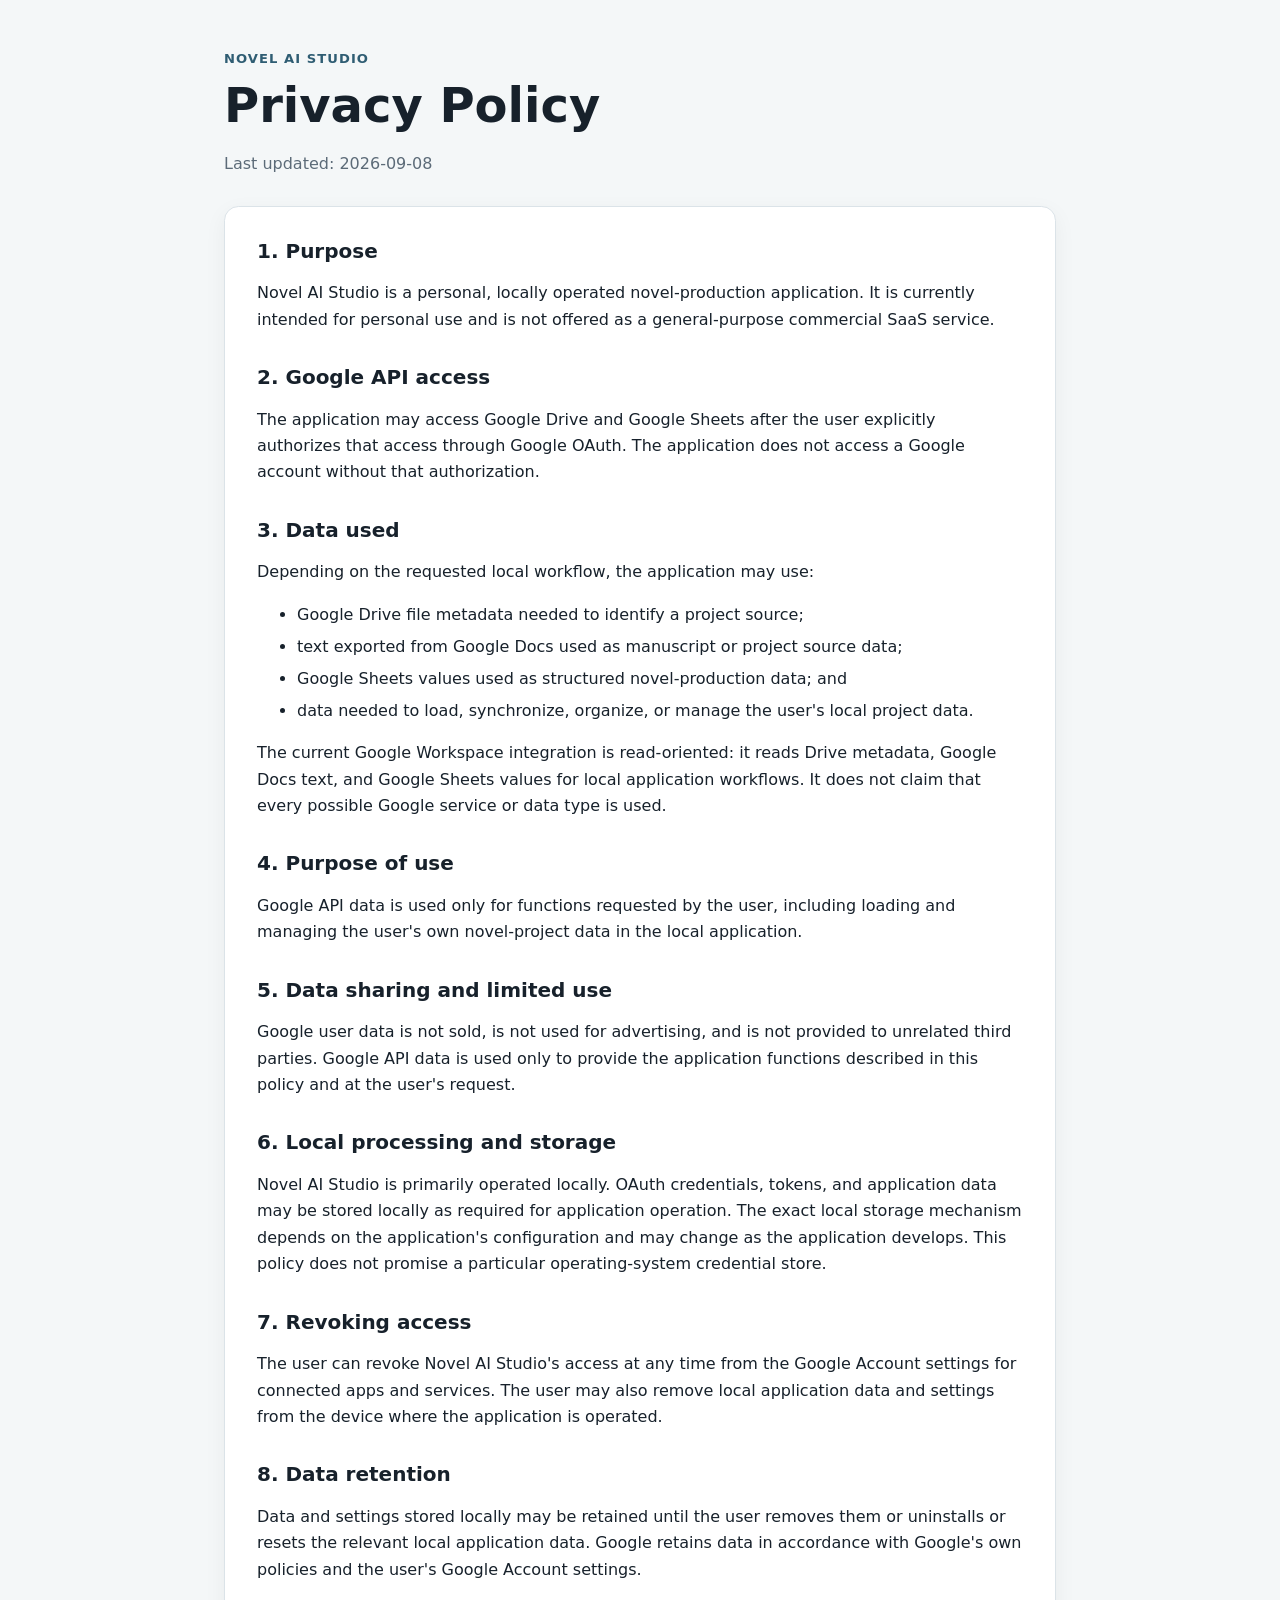
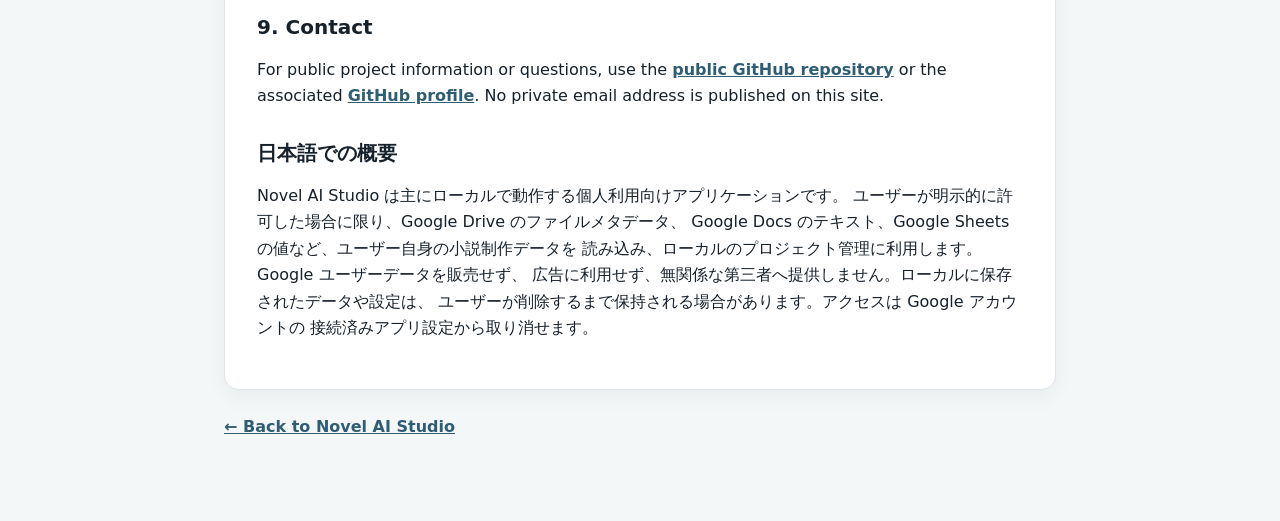
==== privacy.html @ 378200c5 "feat: add OAuth branding site for Novel Studio" ====
<!doctype html>
<html lang="en">
  <head>
    <meta charset="utf-8">
    <meta name="viewport" content="width=device-width, initial-scale=1">
    <meta name="description" content="Privacy Policy for Novel AI Studio.">
    <title>Novel AI Studio Privacy Policy</title>
    <link rel="stylesheet" href="styles.css">
  </head>
  <body>
    <main class="container">
      <header class="site-header">
        <p class="eyebrow">Novel AI Studio</p>
        <h1>Privacy Policy</h1>
        <p class="muted">Last updated: 2026-09-08</p>
      </header>

      <article class="card prose">
        <h2>1. Purpose</h2>
        <p>
          Novel AI Studio is a personal, locally operated novel-production application.
          It is currently intended for personal use and is not offered as a general-purpose
          commercial SaaS service.
        </p>

        <h2>2. Google API access</h2>
        <p>
          The application may access Google Drive and Google Sheets after the user explicitly
          authorizes that access through Google OAuth. The application does not access a
          Google account without that authorization.
        </p>

        <h2>3. Data used</h2>
        <p>Depending on the requested local workflow, the application may use:</p>
        <ul>
          <li>Google Drive file metadata needed to identify a project source;</li>
          <li>text exported from Google Docs used as manuscript or project source data;</li>
          <li>Google Sheets values used as structured novel-production data; and</li>
          <li>data needed to load, synchronize, organize, or manage the user's local project data.</li>
        </ul>
        <p>
          The current Google Workspace integration is read-oriented: it reads Drive metadata,
          Google Docs text, and Google Sheets values for local application workflows. It does
          not claim that every possible Google service or data type is used.
        </p>

        <h2>4. Purpose of use</h2>
        <p>
          Google API data is used only for functions requested by the user, including loading
          and managing the user's own novel-project data in the local application.
        </p>

        <h2>5. Data sharing and limited use</h2>
        <p>
          Google user data is not sold, is not used for advertising, and is not provided to
          unrelated third parties. Google API data is used only to provide the application
          functions described in this policy and at the user's request.
        </p>

        <h2>6. Local processing and storage</h2>
        <p>
          Novel AI Studio is primarily operated locally. OAuth credentials, tokens, and
          application data may be stored locally as required for application operation. The
          exact local storage mechanism depends on the application's configuration and may
          change as the application develops. This policy does not promise a particular
          operating-system credential store.
        </p>

        <h2>7. Revoking access</h2>
        <p>
          The user can revoke Novel AI Studio's access at any time from the Google Account
          settings for connected apps and services. The user may also remove local application
          data and settings from the device where the application is operated.
        </p>

        <h2>8. Data retention</h2>
        <p>
          Data and settings stored locally may be retained until the user removes them or
          uninstalls or resets the relevant local application data. Google retains data in
          accordance with Google's own policies and the user's Google Account settings.
        </p>

        <h2>9. Contact</h2>
        <p>
          For public project information or questions, use the
          <a href="https://github.com/ttakahashi-uruz7/ttakahashi-uruz7.github.io">public GitHub repository</a>
          or the associated <a href="https://github.com/ttakahashi-uruz7">GitHub profile</a>.
          No private email address is published on this site.
        </p>

        <h2 lang="ja">日本語での概要</h2>
        <p lang="ja">
          Novel AI Studio は主にローカルで動作する個人利用向けアプリケーションです。
          ユーザーが明示的に許可した場合に限り、Google Drive のファイルメタデータ、
          Google Docs のテキスト、Google Sheets の値など、ユーザー自身の小説制作データを
          読み込み、ローカルのプロジェクト管理に利用します。Google ユーザーデータを販売せず、
          広告に利用せず、無関係な第三者へ提供しません。ローカルに保存されたデータや設定は、
          ユーザーが削除するまで保持される場合があります。アクセスは Google アカウントの
          接続済みアプリ設定から取り消せます。
        </p>
      </article>

      <p class="back-link"><a href="index.html">← Back to Novel AI Studio</a></p>
    </main>
  </body>
</html>
---- styles.css ----
:root {
  color-scheme: light;
  --ink: #17212b;
  --muted: #5c6b78;
  --line: #dbe3e8;
  --surface: #ffffff;
  --accent: #2f5d73;
  --accent-soft: #eaf2f5;
  --page: #f4f7f8;
}

* {
  box-sizing: border-box;
}

html {
  font-family: system-ui, -apple-system, BlinkMacSystemFont, "Segoe UI", sans-serif;
  line-height: 1.65;
  color: var(--ink);
  background: var(--page);
}

body {
  margin: 0;
}

.container {
  width: min(100% - 2rem, 52rem);
  margin: 0 auto;
  padding: 3rem 0 4rem;
}

.site-header {
  margin-bottom: 1.75rem;
}

.eyebrow {
  margin: 0 0 0.35rem;
  color: var(--accent);
  font-size: 0.82rem;
  font-weight: 700;
  letter-spacing: 0.08em;
  text-transform: uppercase;
}

h1,
h2 {
  line-height: 1.25;
}

h1 {
  margin: 0;
  font-size: clamp(2rem, 5vw, 3rem);
}

h2 {
  margin-top: 0;
  font-size: 1.25rem;
}

.card {
  margin: 1rem 0;
  padding: clamp(1.25rem, 4vw, 2rem);
  border: 1px solid var(--line);
  border-radius: 0.9rem;
  background: var(--surface);
  box-shadow: 0 0.4rem 1.4rem rgb(23 33 43 / 5%);
}

.prose h2:not(:first-child) {
  margin-top: 2rem;
}

.prose li + li {
  margin-top: 0.35rem;
}

a {
  color: var(--accent);
  font-weight: 650;
}

a:focus-visible {
  outline: 0.2rem solid #e0a72f;
  outline-offset: 0.2rem;
}

.link-list {
  display: grid;
  gap: 0.7rem;
}

.link-list h2 {
  margin-bottom: 0.2rem;
}

.muted,
.site-footer {
  color: var(--muted);
}

.site-footer {
  margin-top: 2rem;
  font-size: 0.9rem;
}

.back-link {
  margin-top: 1.5rem;
}

@media (max-width: 40rem) {
  .container {
    padding-top: 2rem;
  }
}
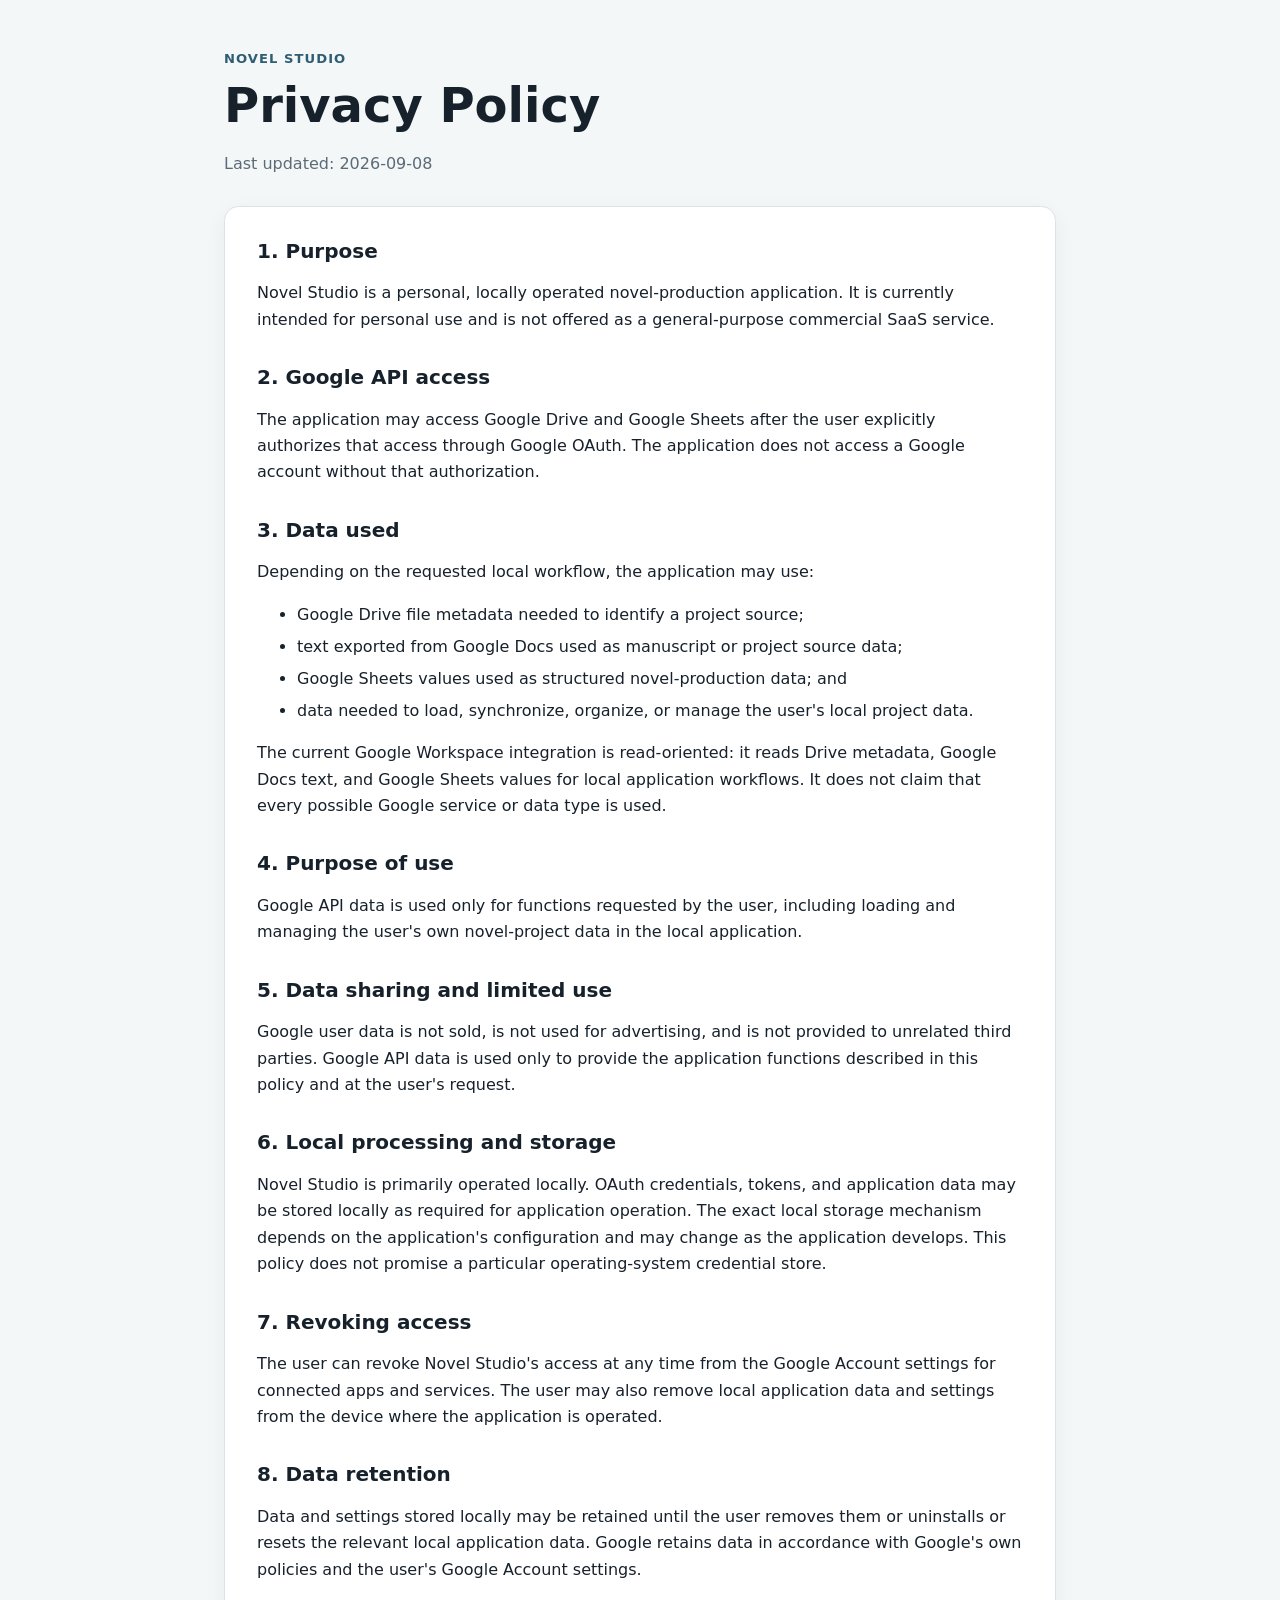
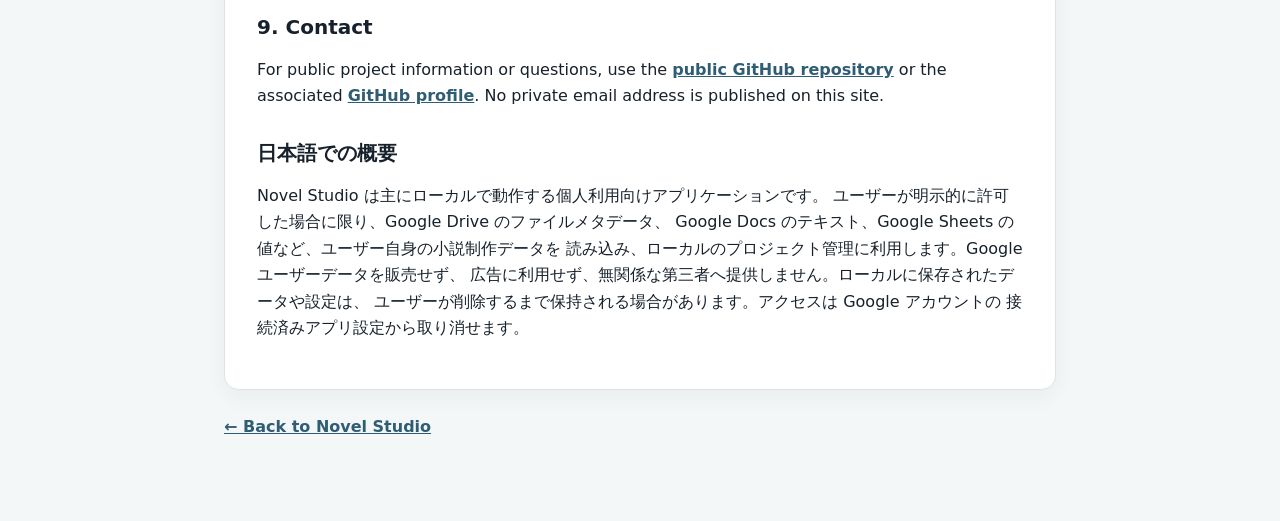
==== commit f54b63a1: "docs: remove branding wording from public pages" ====
--- a/privacy.html
+++ b/privacy.html
@@ -3,14 +3,14 @@
   <head>
     <meta charset="utf-8">
     <meta name="viewport" content="width=device-width, initial-scale=1">
-    <meta name="description" content="Privacy Policy for Novel AI Studio.">
-    <title>Novel AI Studio Privacy Policy</title>
+    <meta name="description" content="Privacy Policy for Novel Studio.">
+    <title>Novel Studio Privacy Policy</title>
     <link rel="stylesheet" href="styles.css">
   </head>
   <body>
     <main class="container">
       <header class="site-header">
-        <p class="eyebrow">Novel AI Studio</p>
+        <p class="eyebrow">Novel Studio</p>
         <h1>Privacy Policy</h1>
         <p class="muted">Last updated: 2026-09-08</p>
       </header>
@@ -18,7 +18,7 @@
       <article class="card prose">
         <h2>1. Purpose</h2>
         <p>
-          Novel AI Studio is a personal, locally operated novel-production application.
+          Novel Studio is a personal, locally operated novel-production application.
           It is currently intended for personal use and is not offered as a general-purpose
           commercial SaaS service.
         </p>
@@ -59,7 +59,7 @@
 
         <h2>6. Local processing and storage</h2>
         <p>
-          Novel AI Studio is primarily operated locally. OAuth credentials, tokens, and
+          Novel Studio is primarily operated locally. OAuth credentials, tokens, and
           application data may be stored locally as required for application operation. The
           exact local storage mechanism depends on the application's configuration and may
           change as the application develops. This policy does not promise a particular
@@ -68,7 +68,7 @@
 
         <h2>7. Revoking access</h2>
         <p>
-          The user can revoke Novel AI Studio's access at any time from the Google Account
+          The user can revoke Novel Studio's access at any time from the Google Account
           settings for connected apps and services. The user may also remove local application
           data and settings from the device where the application is operated.
         </p>
@@ -90,7 +90,7 @@
 
         <h2 lang="ja">日本語での概要</h2>
         <p lang="ja">
-          Novel AI Studio は主にローカルで動作する個人利用向けアプリケーションです。
+          Novel Studio は主にローカルで動作する個人利用向けアプリケーションです。
           ユーザーが明示的に許可した場合に限り、Google Drive のファイルメタデータ、
           Google Docs のテキスト、Google Sheets の値など、ユーザー自身の小説制作データを
           読み込み、ローカルのプロジェクト管理に利用します。Google ユーザーデータを販売せず、
@@ -100,7 +100,7 @@
         </p>
       </article>
 
-      <p class="back-link"><a href="index.html">← Back to Novel AI Studio</a></p>
+      <p class="back-link"><a href="index.html">← Back to Novel Studio</a></p>
     </main>
   </body>
 </html>
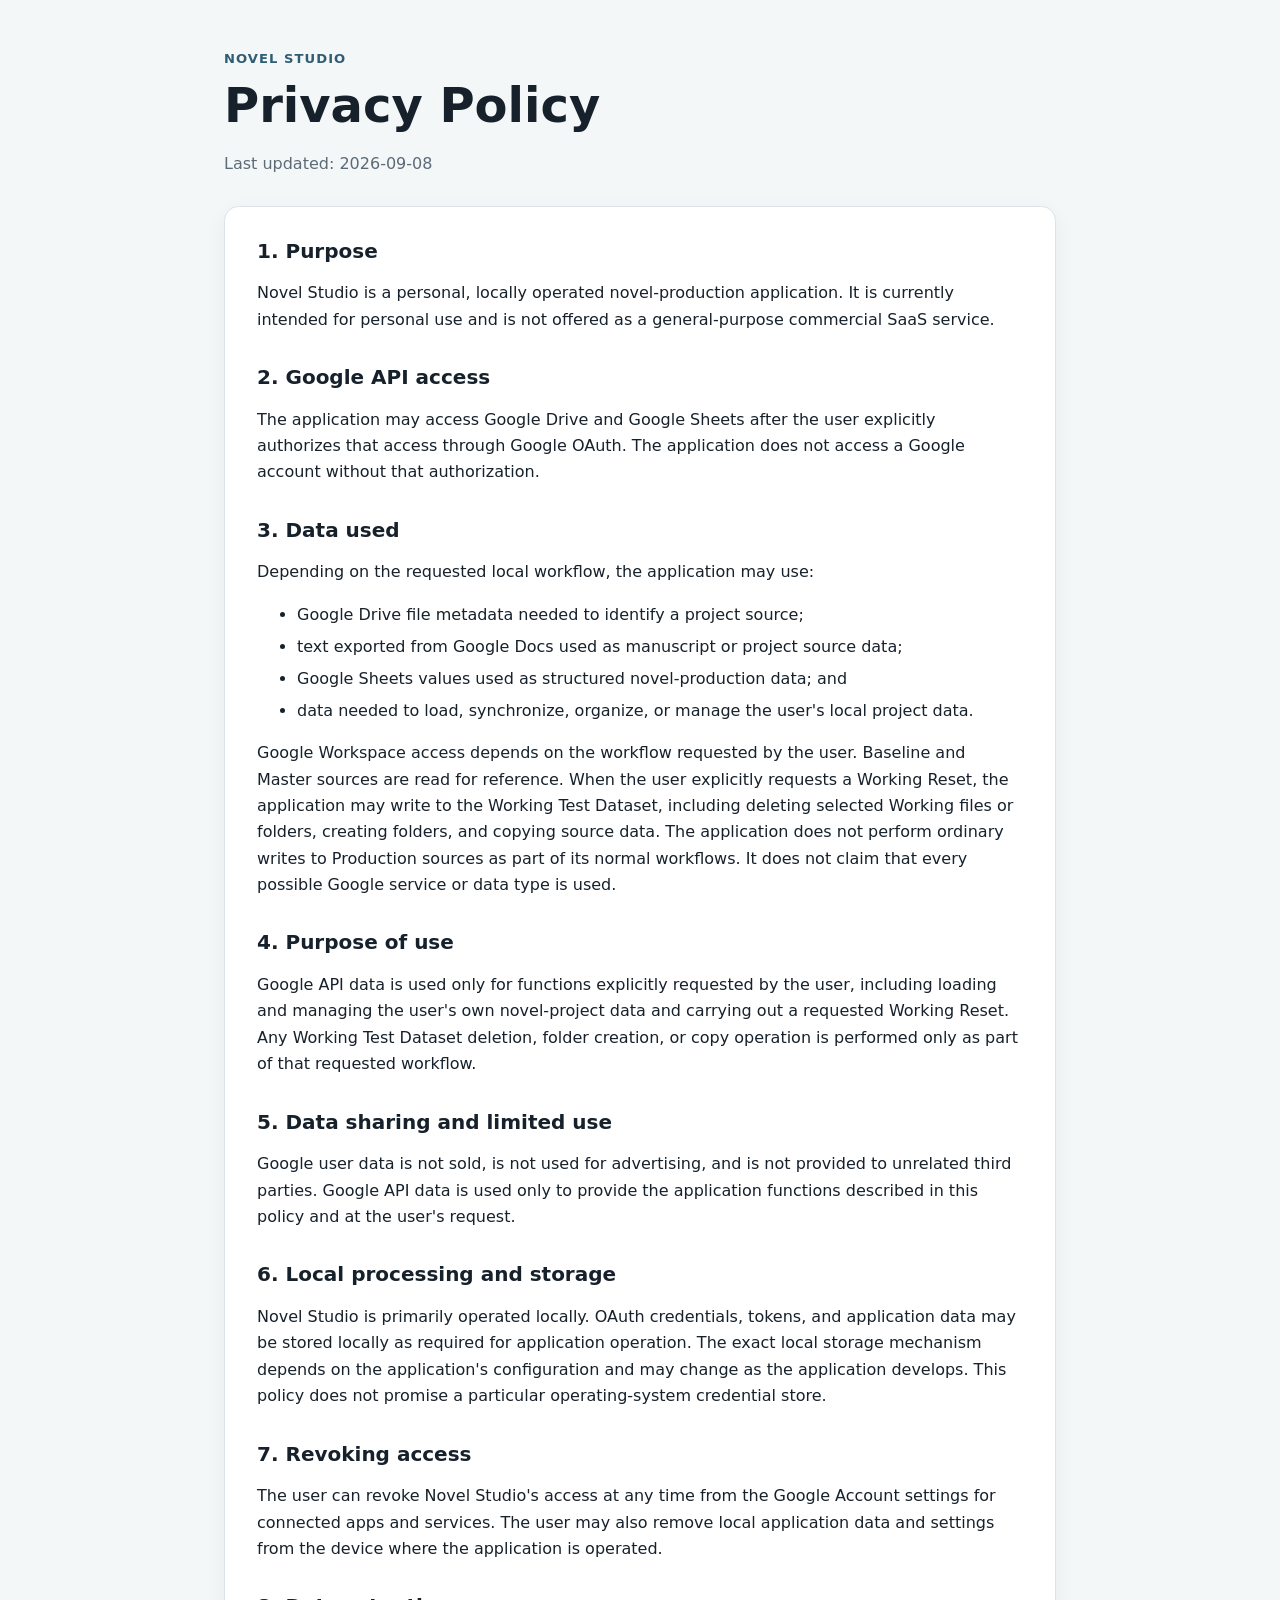
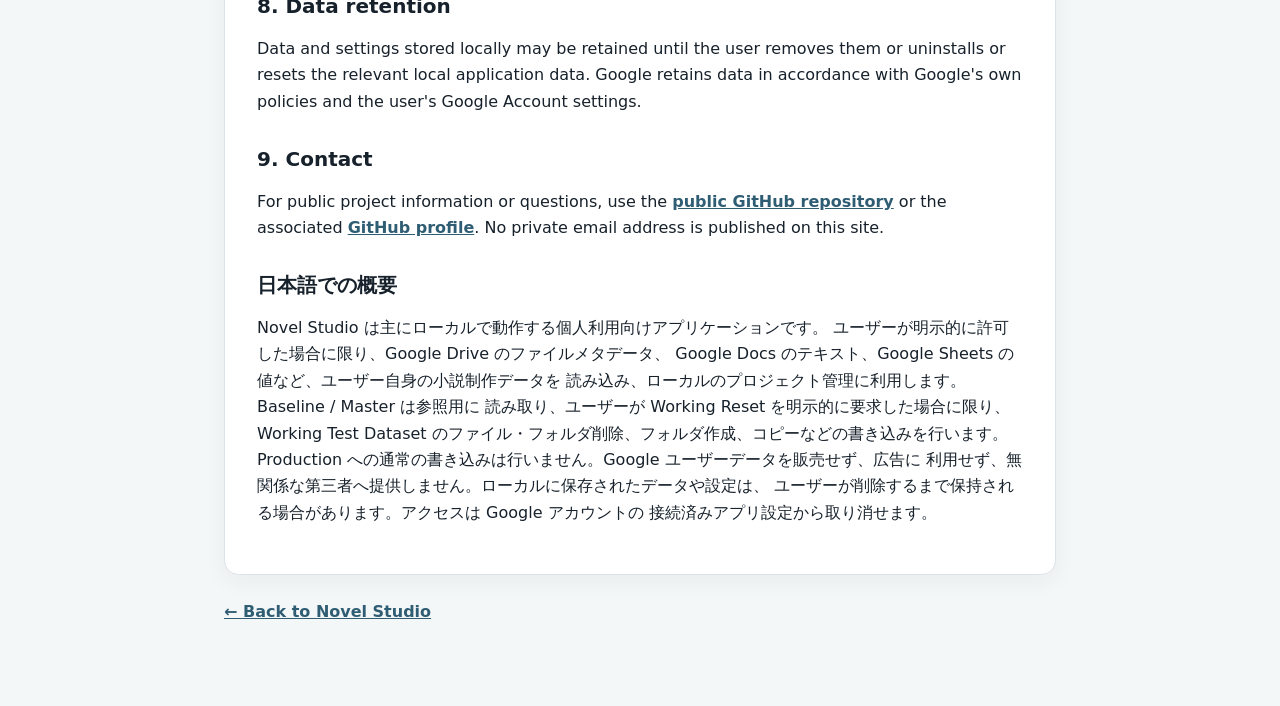
==== commit 1a7ec9ff: "docs: align privacy policy with working reset writes" ====
--- a/privacy.html
+++ b/privacy.html
@@ -39,15 +39,21 @@
           <li>data needed to load, synchronize, organize, or manage the user's local project data.</li>
         </ul>
         <p>
-          The current Google Workspace integration is read-oriented: it reads Drive metadata,
-          Google Docs text, and Google Sheets values for local application workflows. It does
-          not claim that every possible Google service or data type is used.
+          Google Workspace access depends on the workflow requested by the user. Baseline and
+          Master sources are read for reference. When the user explicitly requests a Working
+          Reset, the application may write to the Working Test Dataset, including deleting
+          selected Working files or folders, creating folders, and copying source data. The
+          application does not perform ordinary writes to Production sources as part of its
+          normal workflows. It does not claim that every possible Google service or data type
+          is used.
         </p>
 
         <h2>4. Purpose of use</h2>
         <p>
-          Google API data is used only for functions requested by the user, including loading
-          and managing the user's own novel-project data in the local application.
+          Google API data is used only for functions explicitly requested by the user, including
+          loading and managing the user's own novel-project data and carrying out a requested
+          Working Reset. Any Working Test Dataset deletion, folder creation, or copy operation
+          is performed only as part of that requested workflow.
         </p>
 
         <h2>5. Data sharing and limited use</h2>
@@ -93,8 +99,11 @@
           Novel Studio は主にローカルで動作する個人利用向けアプリケーションです。
           ユーザーが明示的に許可した場合に限り、Google Drive のファイルメタデータ、
           Google Docs のテキスト、Google Sheets の値など、ユーザー自身の小説制作データを
-          読み込み、ローカルのプロジェクト管理に利用します。Google ユーザーデータを販売せず、
-          広告に利用せず、無関係な第三者へ提供しません。ローカルに保存されたデータや設定は、
+          読み込み、ローカルのプロジェクト管理に利用します。Baseline / Master は参照用に
+          読み取り、ユーザーが Working Reset を明示的に要求した場合に限り、Working Test
+          Dataset のファイル・フォルダ削除、フォルダ作成、コピーなどの書き込みを行います。
+          Production への通常の書き込みは行いません。Google ユーザーデータを販売せず、広告に
+          利用せず、無関係な第三者へ提供しません。ローカルに保存されたデータや設定は、
           ユーザーが削除するまで保持される場合があります。アクセスは Google アカウントの
           接続済みアプリ設定から取り消せます。
         </p>
